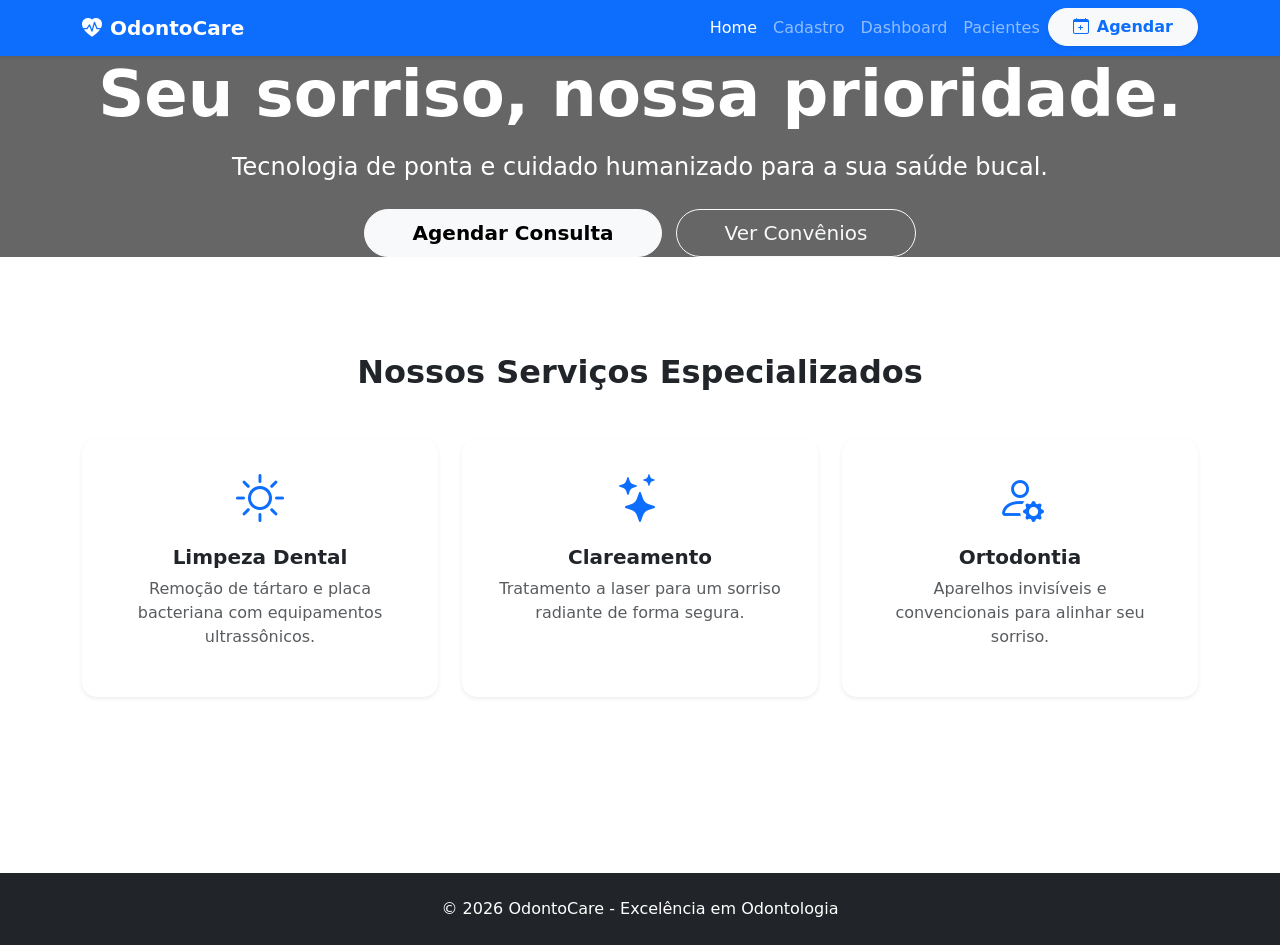
==== index.html @ e41f131b "first commit" ====
<!DOCTYPE html>
<html lang="pt-br">

<head>
    <meta charset="UTF-8">
    <meta name="viewport" content="width=device-width, initial-scale=1.0">
    <title>OdontoCare | Home</title>
    <link href="https://cdn.jsdelivr.net/npm/bootstrap@5.3.2/dist/css/bootstrap.min.css" rel="stylesheet">
    <link rel="stylesheet" href="https://cdn.jsdelivr.net/npm/bootstrap-icons@1.11.1/font/bootstrap-icons.css">
    <link rel="stylesheet" href="css/style.css">
</head>

<body>
    <nav class="navbar navbar-expand-lg navbar-dark bg-primary shadow-sm sticky-top">
        <div class="container">
            <a class="navbar-brand fw-bold" href="index.html"><i class="bi bi-heart-pulse-fill me-2"></i>OdontoCare</a>
            <button class="navbar-toggler" type="button" data-bs-toggle="collapse" data-bs-target="#menu">
                <span class="navbar-toggler-icon"></span>
            </button>
            <div class="collapse navbar-collapse" id="menu">
                <ul class="navbar-nav ms-auto">
                    <li class="nav-item"><a class="nav-link active" href="index.html">Home</a></li>
                    <li class="nav-item"><a class="nav-link" href="cadastro.html">Cadastro</a></li>
                    <li class="nav-item"><a class="nav-link" href="dashboard.html">Dashboard</a></li>
                    <li class="nav-item"><a class="nav-link" href="pacientes.html">Pacientes</a></li>
                    <li class="nav-item ">
                        <a class="btn btn-light text-primary fw-bold rounded-pill px-4 shadow-sm"
                            href="agendamento.html">
                            <i class="bi bi-calendar-plus me-2"></i>Agendar
                        </a>
                </ul>
            </div>
        </div>
    </nav>

    <section class="hero">
        <div class="container text-center text-white">
            <h1 class="display-3 fw-bold mb-3">Seu sorriso, nossa prioridade.</h1>
            <p class="lead mb-4 fs-4">Tecnologia de ponta e cuidado humanizado para a sua saúde bucal.</p>
            <div class="d-grid gap-2 d-md-block">
                <button class="btn btn-light btn-lg px-5 rounded-pill fw-bold me-md-2"><a class="nav-link "
                        href="agendamento.html">Agendar Consulta</a></button>
                <button class="btn btn-outline-light btn-lg px-5 rounded-pill">Ver Convênios</button>
            </div>
        </div>
    </section>

    <section class="container my-5 py-5">
        <h2 class="text-center fw-bold mb-5">Nossos Serviços Especializados</h2>
        <div class="row g-4">
            <div class="col-md-4">
                <div class="card h-100 shadow-sm p-3">
                    <div class="card-body text-center">
                        <div class="display-5 text-primary mb-3"><i class="bi bi-brightness-high"></i></div>
                        <h5 class="card-title fw-bold">Limpeza Dental</h5>
                        <p class="text-muted">Remoção de tártaro e placa bacteriana com equipamentos ultrassônicos.</p>
                    </div>
                </div>
            </div>
            <div class="col-md-4">
                <div class="card h-100 shadow-sm p-3">
                    <div class="card-body text-center">
                        <div class="display-5 text-primary mb-3"><i class="bi bi-stars"></i></div>
                        <h5 class="card-title fw-bold">Clareamento</h5>
                        <p class="text-muted">Tratamento a laser para um sorriso radiante de forma segura.</p>
                    </div>
                </div>
            </div>
            <div class="col-md-4">
                <div class="card h-100 shadow-sm p-3">
                    <div class="card-body text-center">
                        <div class="display-5 text-primary mb-3"><i class="bi bi-person-gear"></i></div>
                        <h5 class="card-title fw-bold">Ortodontia</h5>
                        <p class="text-muted">Aparelhos invisíveis e convencionais para alinhar seu sorriso.</p>
                    </div>
                </div>
            </div>
        </div>
    </section>

    <footer class="bg-dark text-white text-center p-4">
        <p class="mb-0">© 2026 OdontoCare - Excelência em Odontologia</p>
    </footer>

    <script src="https://cdn.jsdelivr.net/npm/bootstrap@5.3.2/dist/js/bootstrap.bundle.min.js"></script>
</body>

</html>
---- css/style.css ----
/* Efeito Hero com Overlay */
.hero {
    background: linear-gradient(rgba(0, 0, 0, 0.6), rgba(0, 0, 0, 0.6)), 
                url("https://images.unsplash.com/photo-1629909613654-28e377c37b09?q=80&w=2070&auto=format&fit=crop");
    background-size: cover;
    background-position: center;
    background-attachment: fixed; /* Efeito Parallax */
    height: 80vh;
    display: flex;
    align-items: center;
    justify-content: center;
}

/* Cards Modernos */
.card {
    border: none;
    border-radius: 15px;
    transition: all 0.3s ease;
}

.card:hover {
    transform: translateY(-10px);
    box-shadow: 0 10px 20px rgba(0,0,0,0.15) !important;
}

/* Dashboard Widgets */
.stat-card {
    border-left: 5px solid #0d6efd;
}

/* Responsividade de tabelas */
@media (max-width: 768px) {
    .hero h1 { font-size: 2.5rem; }
    .table-responsive { border: 0; }
}

footer {
    margin-top: 80px;
}
html, body {
    height: 100%;
}

body {
    display: flex;
    flex-direction: column;
}

.container {
    flex: 1;
}
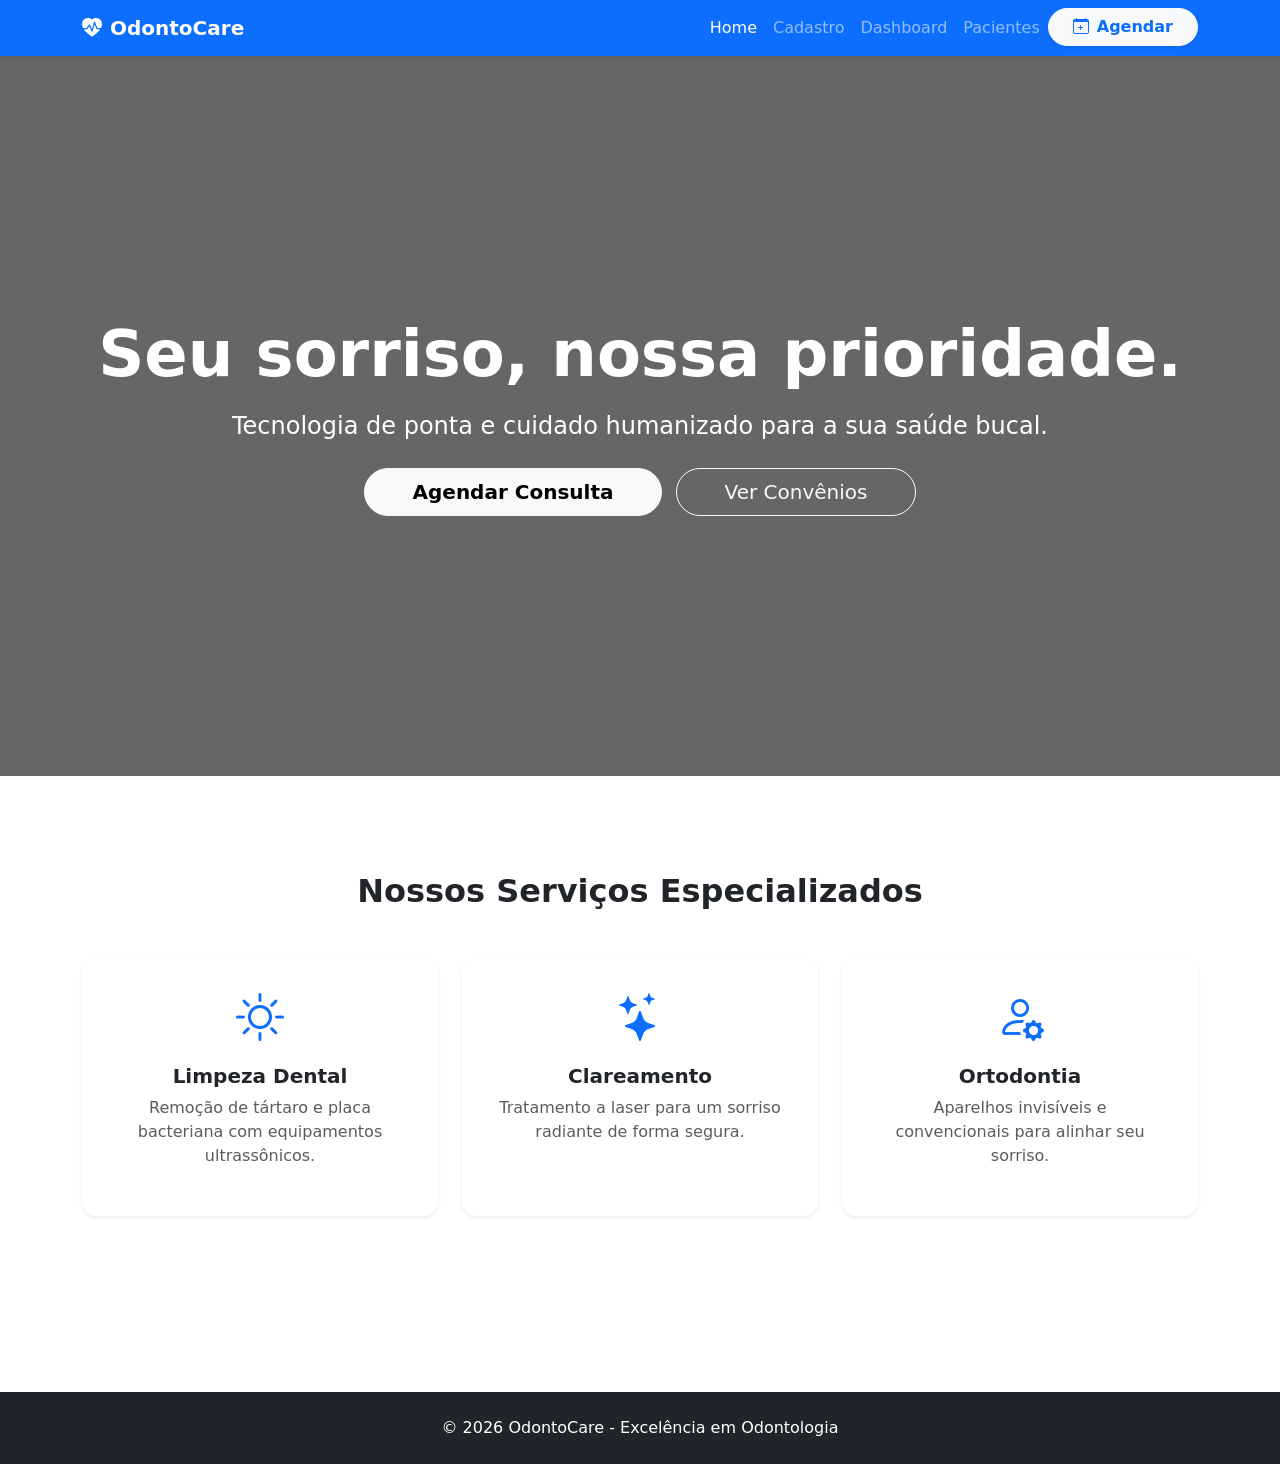
==== commit 2052fd65: "fix" ====
--- a/index.html
+++ b/index.html
@@ -1,88 +1,132 @@
-<!DOCTYPE html>
+<!doctype html>
 <html lang="pt-br">
+  <head>
+    <meta charset="UTF-8" />
+    <meta name="viewport" content="width=device-width, initial-scale=1.0" />
+    <title>OdontoCare | Home</title>
+    <link
+      href="https://cdn.jsdelivr.net/npm/bootstrap@5.3.2/dist/css/bootstrap.min.css"
+      rel="stylesheet"
+    />
+    <link
+      rel="stylesheet"
+      href="https://cdn.jsdelivr.net/npm/bootstrap-icons@1.11.1/font/bootstrap-icons.css"
+    />
+    <link rel="stylesheet" href="css/style.css" />
+  </head>
 
-<head>
-    <meta charset="UTF-8">
-    <meta name="viewport" content="width=device-width, initial-scale=1.0">
-    <title>OdontoCare | Home</title>
-    <link href="https://cdn.jsdelivr.net/npm/bootstrap@5.3.2/dist/css/bootstrap.min.css" rel="stylesheet">
-    <link rel="stylesheet" href="https://cdn.jsdelivr.net/npm/bootstrap-icons@1.11.1/font/bootstrap-icons.css">
-    <link rel="stylesheet" href="css/style.css">
-</head>
-
-<body>
-    <nav class="navbar navbar-expand-lg navbar-dark bg-primary shadow-sm sticky-top">
-        <div class="container">
-            <a class="navbar-brand fw-bold" href="index.html"><i class="bi bi-heart-pulse-fill me-2"></i>OdontoCare</a>
-            <button class="navbar-toggler" type="button" data-bs-toggle="collapse" data-bs-target="#menu">
-                <span class="navbar-toggler-icon"></span>
-            </button>
-            <div class="collapse navbar-collapse" id="menu">
-                <ul class="navbar-nav ms-auto">
-                    <li class="nav-item"><a class="nav-link active" href="index.html">Home</a></li>
-                    <li class="nav-item"><a class="nav-link" href="cadastro.html">Cadastro</a></li>
-                    <li class="nav-item"><a class="nav-link" href="dashboard.html">Dashboard</a></li>
-                    <li class="nav-item"><a class="nav-link" href="pacientes.html">Pacientes</a></li>
-                    <li class="nav-item ">
-                        <a class="btn btn-light text-primary fw-bold rounded-pill px-4 shadow-sm"
-                            href="agendamento.html">
-                            <i class="bi bi-calendar-plus me-2"></i>Agendar
-                        </a>
-                </ul>
-            </div>
+  <body>
+    <nav
+      class="navbar navbar-expand-lg navbar-dark bg-primary shadow-sm sticky-top"
+    >
+      <div class="container">
+        <a class="navbar-brand fw-bold" href="index.html"
+          ><i class="bi bi-heart-pulse-fill me-2"></i>OdontoCare</a
+        >
+        <button
+          class="navbar-toggler"
+          type="button"
+          data-bs-toggle="collapse"
+          data-bs-target="#menu"
+        >
+          <span class="navbar-toggler-icon"></span>
+        </button>
+        <div class="collapse navbar-collapse" id="menu">
+          <ul class="navbar-nav ms-auto">
+            <li class="nav-item">
+              <a class="nav-link active" href="index.html">Home</a>
+            </li>
+            <li class="nav-item">
+              <a class="nav-link" href="cadastro.html">Cadastro</a>
+            </li>
+            <li class="nav-item">
+              <a class="nav-link" href="dashboard.html">Dashboard</a>
+            </li>
+            <li class="nav-item">
+              <a class="nav-link" href="pacientes.html">Pacientes</a>
+            </li>
+            <li class="nav-item">
+              <a
+                class="btn btn-light text-primary fw-bold rounded-pill px-4 shadow-sm"
+                href="agendamento.html"
+              >
+                <i class="bi bi-calendar-plus me-2"></i>Agendar
+              </a>
+            </li>
+          </ul>
         </div>
+      </div>
     </nav>
 
     <section class="hero">
-        <div class="container text-center text-white">
-            <h1 class="display-3 fw-bold mb-3">Seu sorriso, nossa prioridade.</h1>
-            <p class="lead mb-4 fs-4">Tecnologia de ponta e cuidado humanizado para a sua saúde bucal.</p>
-            <div class="d-grid gap-2 d-md-block">
-                <button class="btn btn-light btn-lg px-5 rounded-pill fw-bold me-md-2"><a class="nav-link "
-                        href="agendamento.html">Agendar Consulta</a></button>
-                <button class="btn btn-outline-light btn-lg px-5 rounded-pill">Ver Convênios</button>
-            </div>
+      <div class="container text-center text-white">
+        <h1 class="display-3 fw-bold mb-3">Seu sorriso, nossa prioridade.</h1>
+        <p class="lead mb-4 fs-4">
+          Tecnologia de ponta e cuidado humanizado para a sua saúde bucal.
+        </p>
+        <div class="d-grid gap-2 d-md-block">
+          <button
+            class="btn btn-light btn-lg px-5 rounded-pill fw-bold me-md-2"
+          >
+            <a class="nav-link" href="agendamento.html">Agendar Consulta</a>
+          </button>
+          <button class="btn btn-outline-light btn-lg px-5 rounded-pill">
+            Ver Convênios
+          </button>
         </div>
+      </div>
     </section>
 
     <section class="container my-5 py-5">
-        <h2 class="text-center fw-bold mb-5">Nossos Serviços Especializados</h2>
-        <div class="row g-4">
-            <div class="col-md-4">
-                <div class="card h-100 shadow-sm p-3">
-                    <div class="card-body text-center">
-                        <div class="display-5 text-primary mb-3"><i class="bi bi-brightness-high"></i></div>
-                        <h5 class="card-title fw-bold">Limpeza Dental</h5>
-                        <p class="text-muted">Remoção de tártaro e placa bacteriana com equipamentos ultrassônicos.</p>
-                    </div>
-                </div>
+      <h2 class="text-center fw-bold mb-5">Nossos Serviços Especializados</h2>
+      <div class="row g-4">
+        <div class="col-md-4">
+          <div class="card h-100 shadow-sm p-3">
+            <div class="card-body text-center">
+              <div class="display-5 text-primary mb-3">
+                <i class="bi bi-brightness-high"></i>
+              </div>
+              <h5 class="card-title fw-bold">Limpeza Dental</h5>
+              <p class="text-muted">
+                Remoção de tártaro e placa bacteriana com equipamentos
+                ultrassônicos.
+              </p>
             </div>
-            <div class="col-md-4">
-                <div class="card h-100 shadow-sm p-3">
-                    <div class="card-body text-center">
-                        <div class="display-5 text-primary mb-3"><i class="bi bi-stars"></i></div>
-                        <h5 class="card-title fw-bold">Clareamento</h5>
-                        <p class="text-muted">Tratamento a laser para um sorriso radiante de forma segura.</p>
-                    </div>
-                </div>
+          </div>
+        </div>
+        <div class="col-md-4">
+          <div class="card h-100 shadow-sm p-3">
+            <div class="card-body text-center">
+              <div class="display-5 text-primary mb-3">
+                <i class="bi bi-stars"></i>
+              </div>
+              <h5 class="card-title fw-bold">Clareamento</h5>
+              <p class="text-muted">
+                Tratamento a laser para um sorriso radiante de forma segura.
+              </p>
             </div>
-            <div class="col-md-4">
-                <div class="card h-100 shadow-sm p-3">
-                    <div class="card-body text-center">
-                        <div class="display-5 text-primary mb-3"><i class="bi bi-person-gear"></i></div>
-                        <h5 class="card-title fw-bold">Ortodontia</h5>
-                        <p class="text-muted">Aparelhos invisíveis e convencionais para alinhar seu sorriso.</p>
-                    </div>
-                </div>
+          </div>
+        </div>
+        <div class="col-md-4">
+          <div class="card h-100 shadow-sm p-3">
+            <div class="card-body text-center">
+              <div class="display-5 text-primary mb-3">
+                <i class="bi bi-person-gear"></i>
+              </div>
+              <h5 class="card-title fw-bold">Ortodontia</h5>
+              <p class="text-muted">
+                Aparelhos invisíveis e convencionais para alinhar seu sorriso.
+              </p>
             </div>
+          </div>
         </div>
+      </div>
     </section>
 
     <footer class="bg-dark text-white text-center p-4">
-        <p class="mb-0">© 2026 OdontoCare - Excelência em Odontologia</p>
+      <p class="mb-0">© 2026 OdontoCare - Excelência em Odontologia</p>
     </footer>
 
     <script src="https://cdn.jsdelivr.net/npm/bootstrap@5.3.2/dist/js/bootstrap.bundle.min.js"></script>
-</body>
-
-</html>+  </body>
+</html>
--- a/css/style.css
+++ b/css/style.css
@@ -1,51 +1,57 @@
 /* Efeito Hero com Overlay */
 .hero {
-    background: linear-gradient(rgba(0, 0, 0, 0.6), rgba(0, 0, 0, 0.6)), 
-                url("https://images.unsplash.com/photo-1629909613654-28e377c37b09?q=80&w=2070&auto=format&fit=crop");
-    background-size: cover;
-    background-position: center;
-    background-attachment: fixed; /* Efeito Parallax */
-    height: 80vh;
-    display: flex;
-    align-items: center;
-    justify-content: center;
+  background:
+    linear-gradient(rgba(0, 0, 0, 0.6), rgba(0, 0, 0, 0.6)),
+    url("https://images.unsplash.com/photo-1629909613654-28e377c37b09?q=80&w=2070&auto=format&fit=crop");
+  background-size: cover;
+  background-position: center;
+  background-attachment: fixed; /* Efeito Parallax */
+  min-height: 80vh;
+  display: flex;
+  align-items: center;
+  justify-content: center;
 }
 
 /* Cards Modernos */
 .card {
-    border: none;
-    border-radius: 15px;
-    transition: all 0.3s ease;
+  border: none;
+  border-radius: 15px;
+  transition: all 0.3s ease;
 }
 
 .card:hover {
-    transform: translateY(-10px);
-    box-shadow: 0 10px 20px rgba(0,0,0,0.15) !important;
+  transform: translateY(-10px);
+  box-shadow: 0 10px 20px rgba(0, 0, 0, 0.15) !important;
 }
 
 /* Dashboard Widgets */
 .stat-card {
-    border-left: 5px solid #0d6efd;
+  border-left: 5px solid #0d6efd;
 }
 
 /* Responsividade de tabelas */
 @media (max-width: 768px) {
-    .hero h1 { font-size: 2.5rem; }
-    .table-responsive { border: 0; }
+  .hero h1 {
+    font-size: 2.5rem;
+  }
+  .table-responsive {
+    border: 0;
+  }
 }
 
 footer {
-    margin-top: 80px;
+  margin-top: 80px;
 }
-html, body {
-    height: 100%;
+html,
+body {
+  height: 100%;
 }
 
 body {
-    display: flex;
-    flex-direction: column;
+  display: flex;
+  flex-direction: column;
 }
 
 .container {
-    flex: 1;
-}+  flex: 1;
+}
